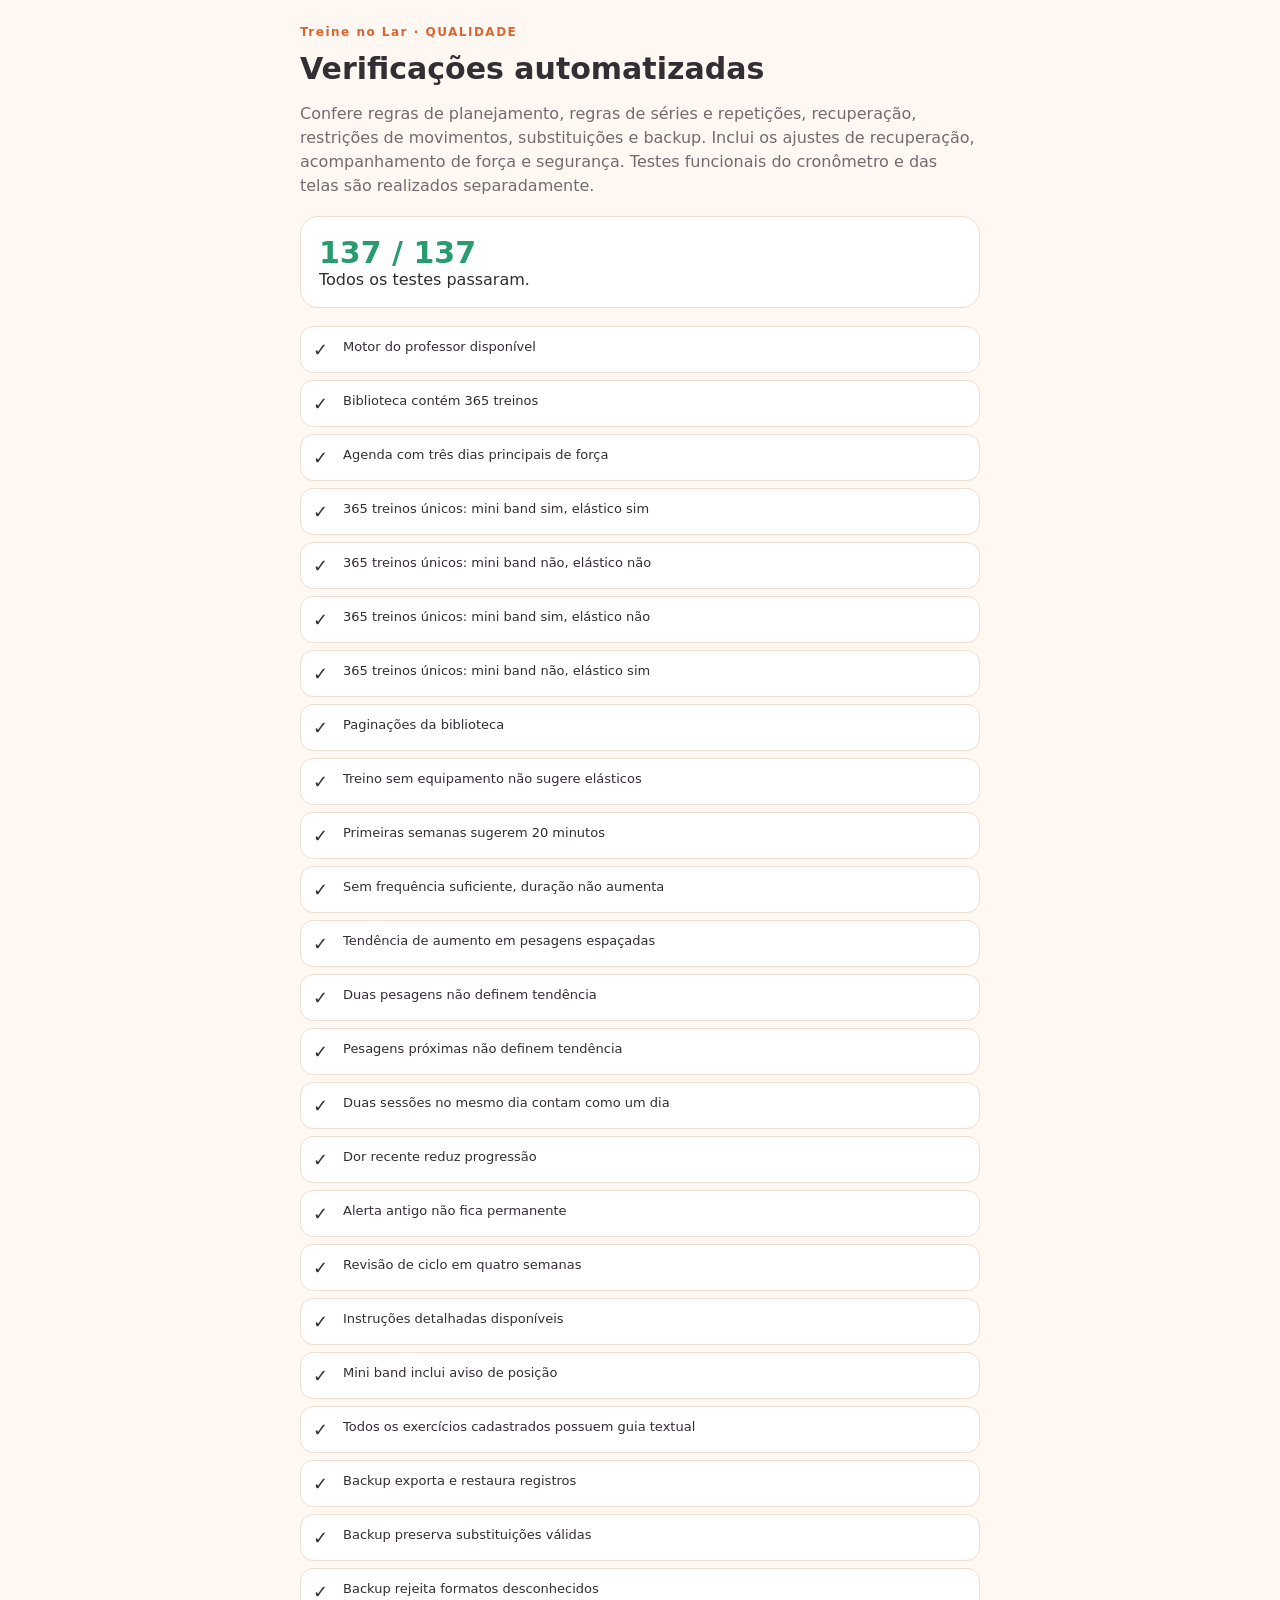
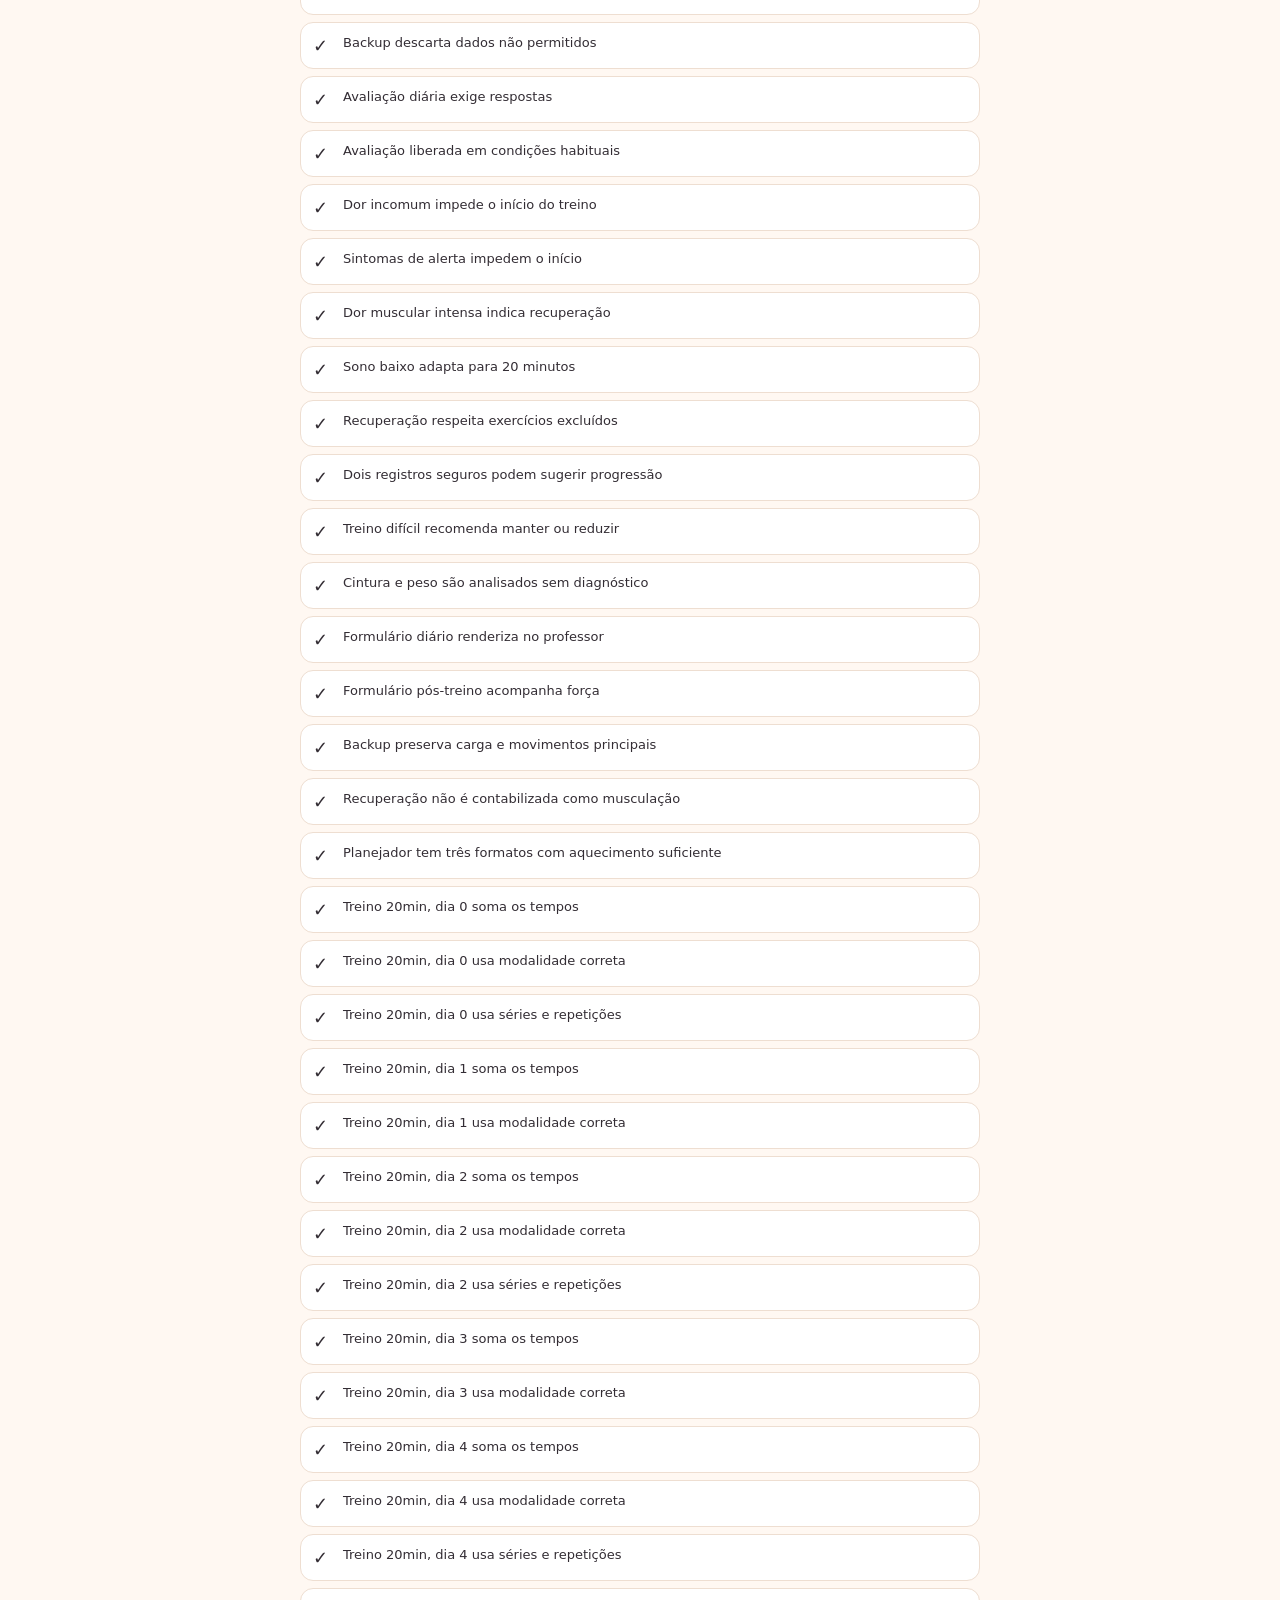
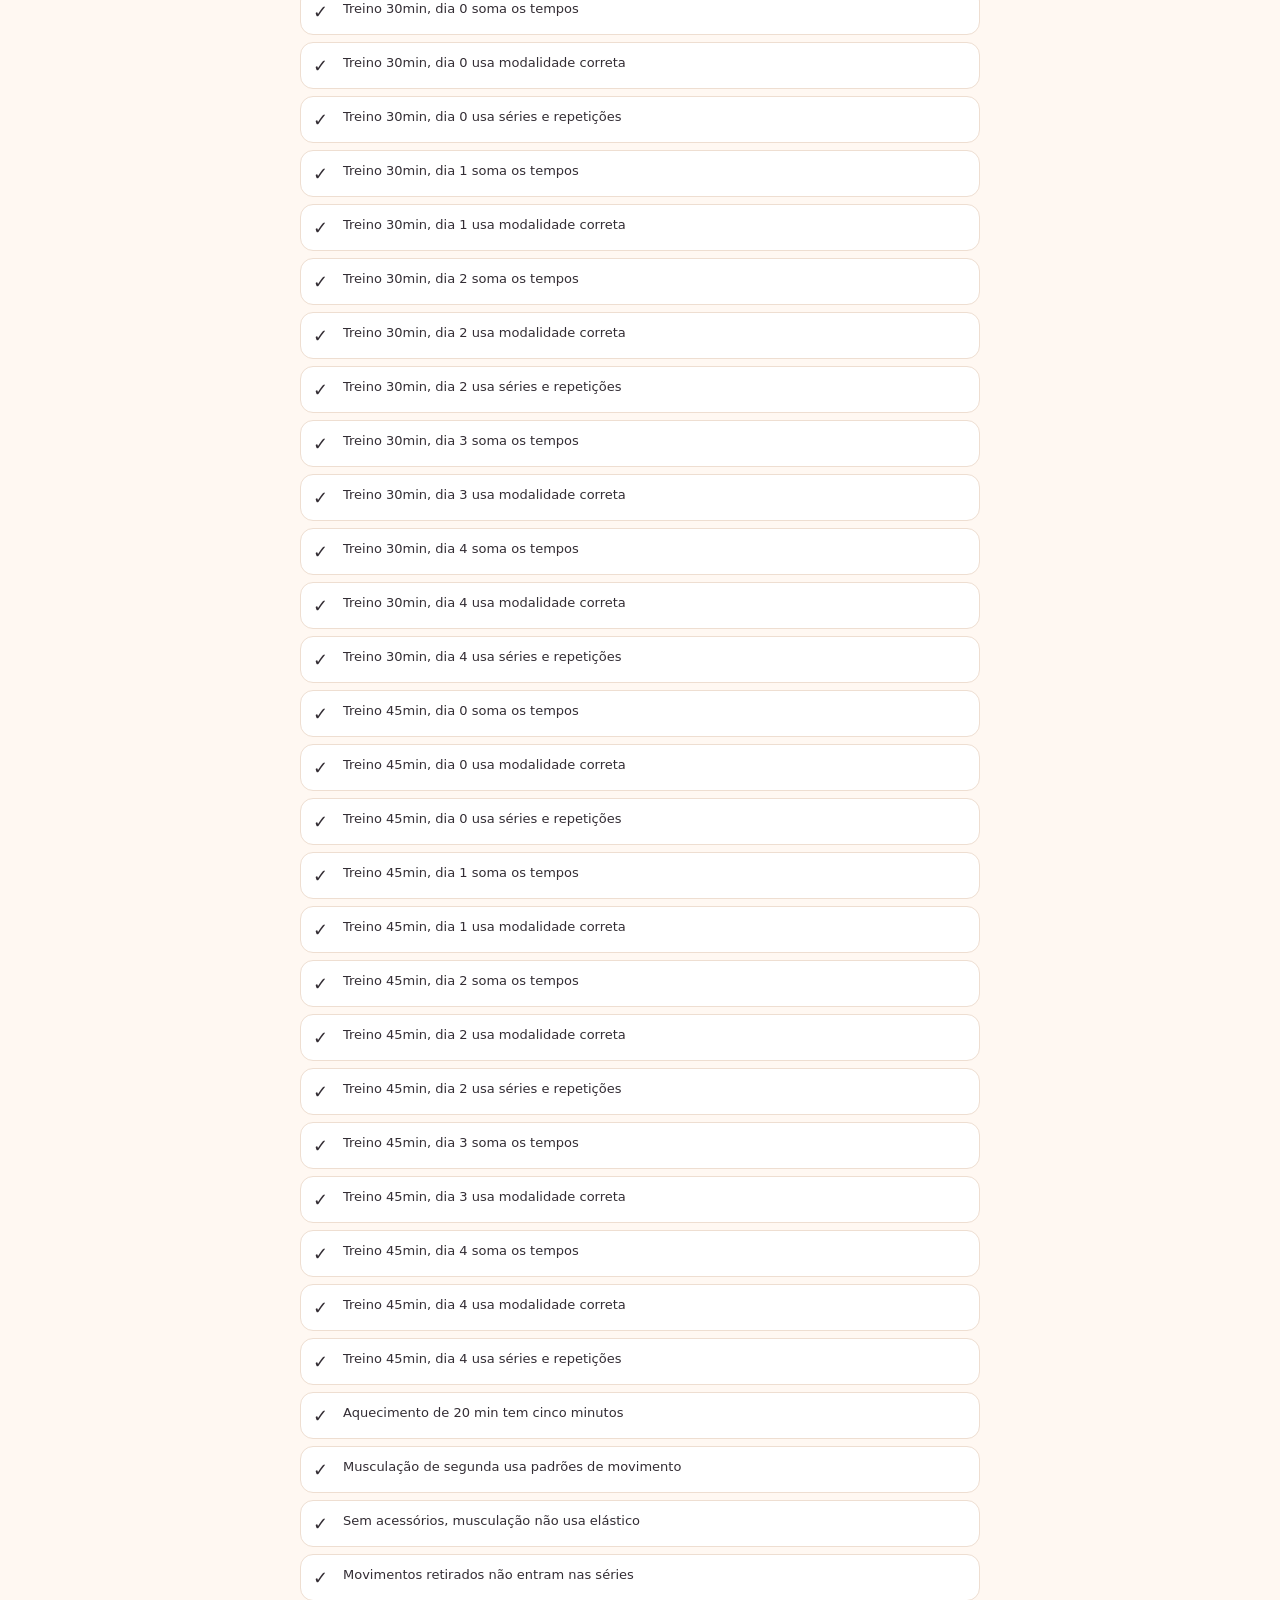
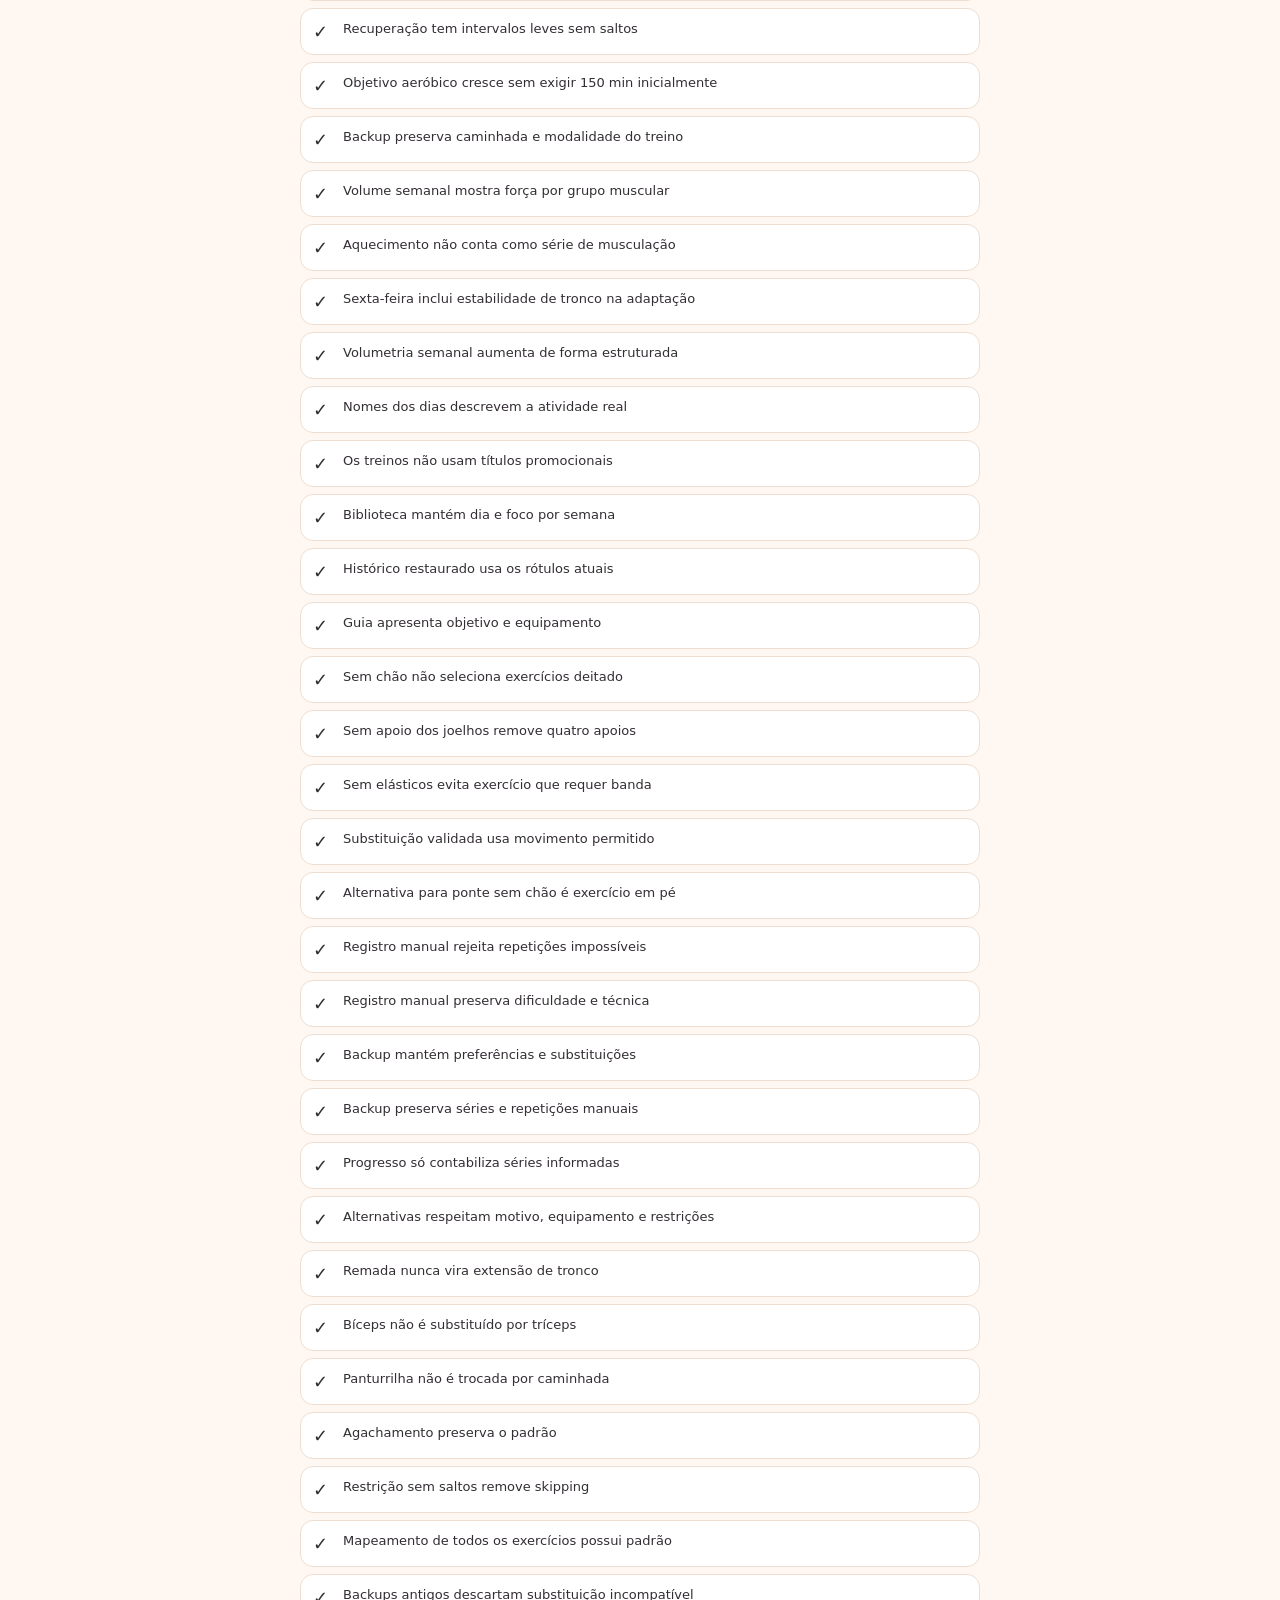
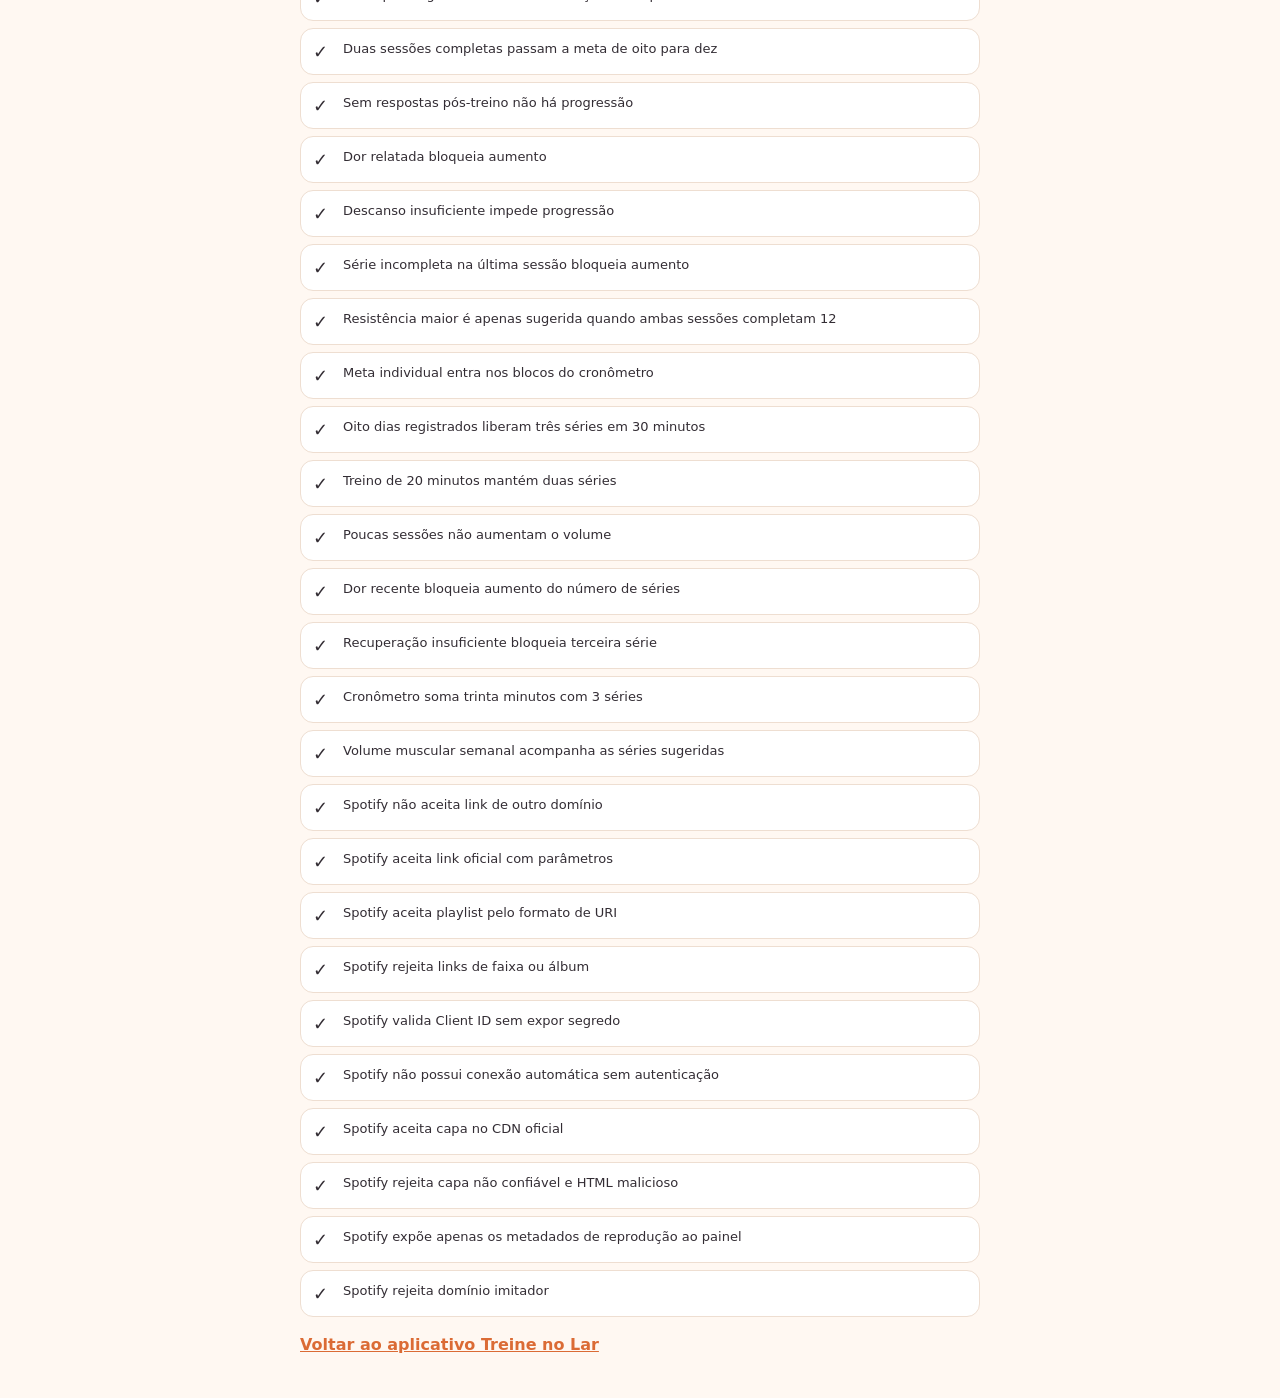
==== qa.html @ 83aa5906 "feat: publicar código-base do Treine no Lar com correções de segurança" ====
<!doctype html><html lang="pt-BR"><head><meta charset="utf-8"><meta name="viewport" content="width=device-width,initial-scale=1"><title>Treine no Lar — Qualidade</title><style>:root{font-family:system-ui,-apple-system,sans-serif;color:#332d34;background:#fff8f2}body{max-width:680px;margin:0 auto;padding:25px 18px}h1{font-size:30px;margin:12px 0}.tag{color:#d96631;font-size:12px;font-weight:800;letter-spacing:1.5px}.summary{background:white;border-radius:18px;padding:18px;margin:18px 0;border:1px solid #efdccc}.summary strong{font-size:30px;color:#289b6f}.result{background:white;border:1px solid #eeded1;border-radius:13px;padding:12px;margin:7px 0;display:flex;gap:10px;align-items:flex-start;font-size:13px}.result span:first-child{font-size:18px;min-width:20px}.result small{display:block;color:#ab4942;margin-top:4px}a{color:#db6b35;font-weight:700}p{line-height:1.5;color:#746a6f}</style></head><body><div class="tag">Treine no Lar · QUALIDADE</div><h1>Verificações automatizadas</h1><p>Confere regras de planejamento, regras de séries e repetições, recuperação, restrições de movimentos, substituições e backup. Inclui os ajustes de recuperação, acompanhamento de força e segurança. Testes funcionais do cronômetro e das telas são realizados separadamente.</p><div id="summary" class="summary">Executando testes…</div><div id="results"></div><p><a href="./">Voltar ao aplicativo Treine no Lar</a></p><script src="coach.js?v=4"></script><script src="exercises.js?v=2"></script><script src="evolution.js?v=3"></script><script src="evolution-ui.js?v=2"></script><script src="backup.js?v=4"></script><script src="guide.js?v=1"></script><script src="training.js?v=4"></script><script src="spotify.js?v=5"></script><script src="qa.js?v=5"></script><script>try{const r=VivaQA.run();document.getElementById('summary').innerHTML='<strong>'+r.passed+' / '+r.total+'</strong><div>'+ (r.ok?'Todos os testes passaram.':'Algumas verificações falharam.')+'</div>';document.getElementById('results').innerHTML=r.results.map(x=>'<div class="result"><span>'+(x.pass?'✓':'✗')+'</span><div>'+x.name+(x.error?'<small>'+x.error+'</small>':'')+'</div></div>').join('')}catch(err){document.getElementById('summary').textContent='Erro: '+err.message}</script></body></html>
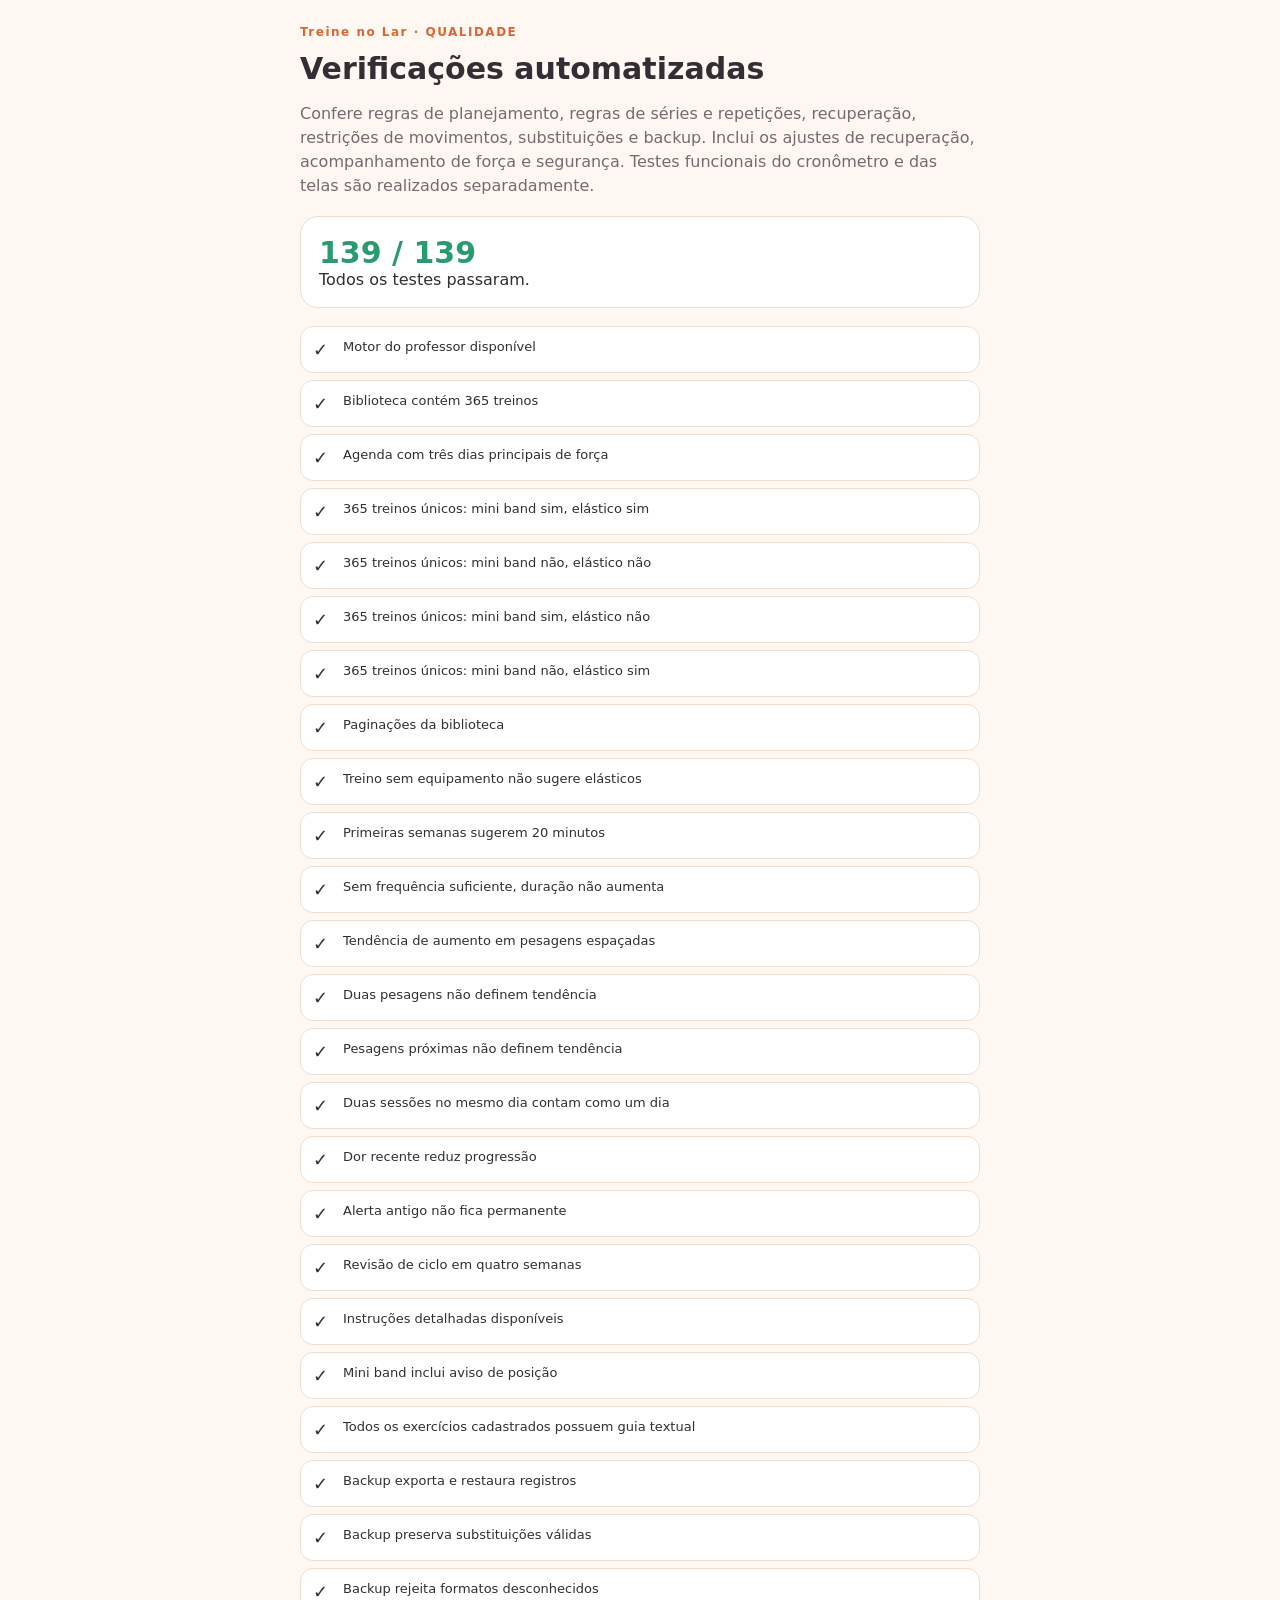
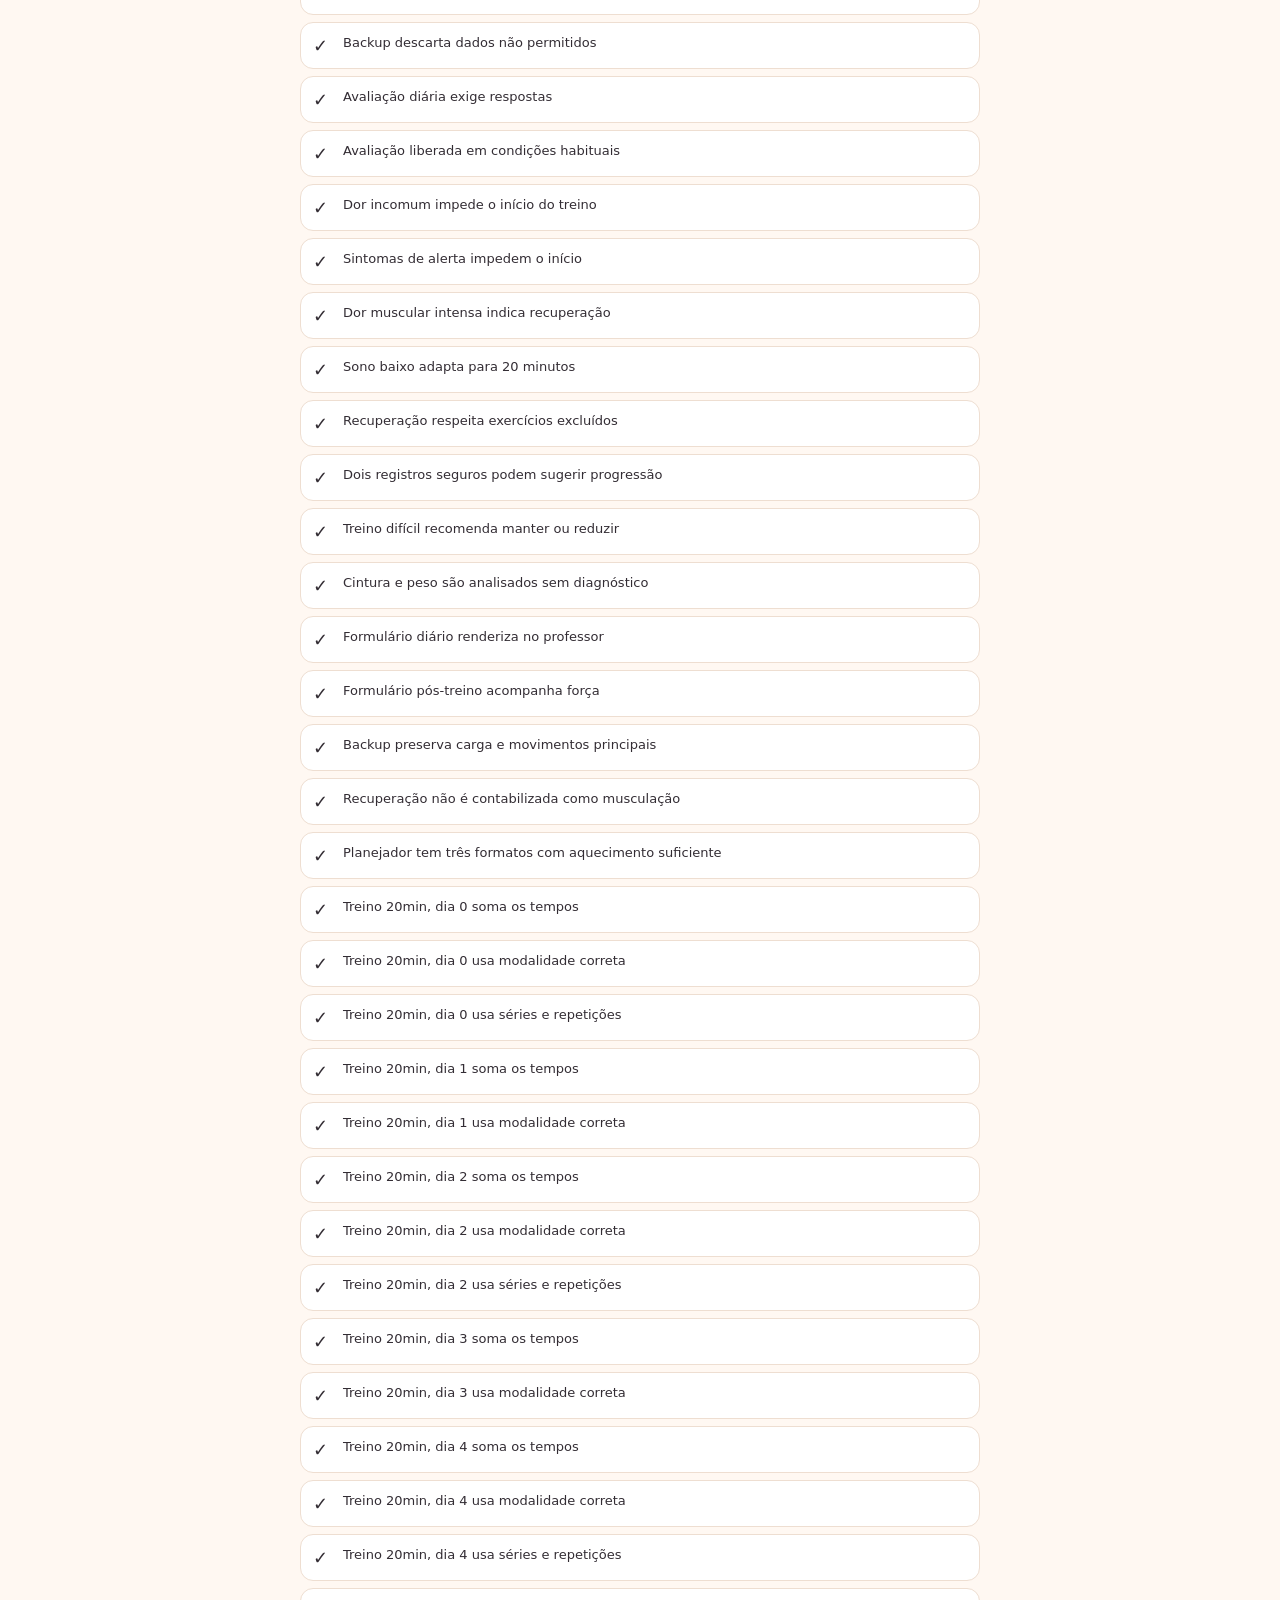
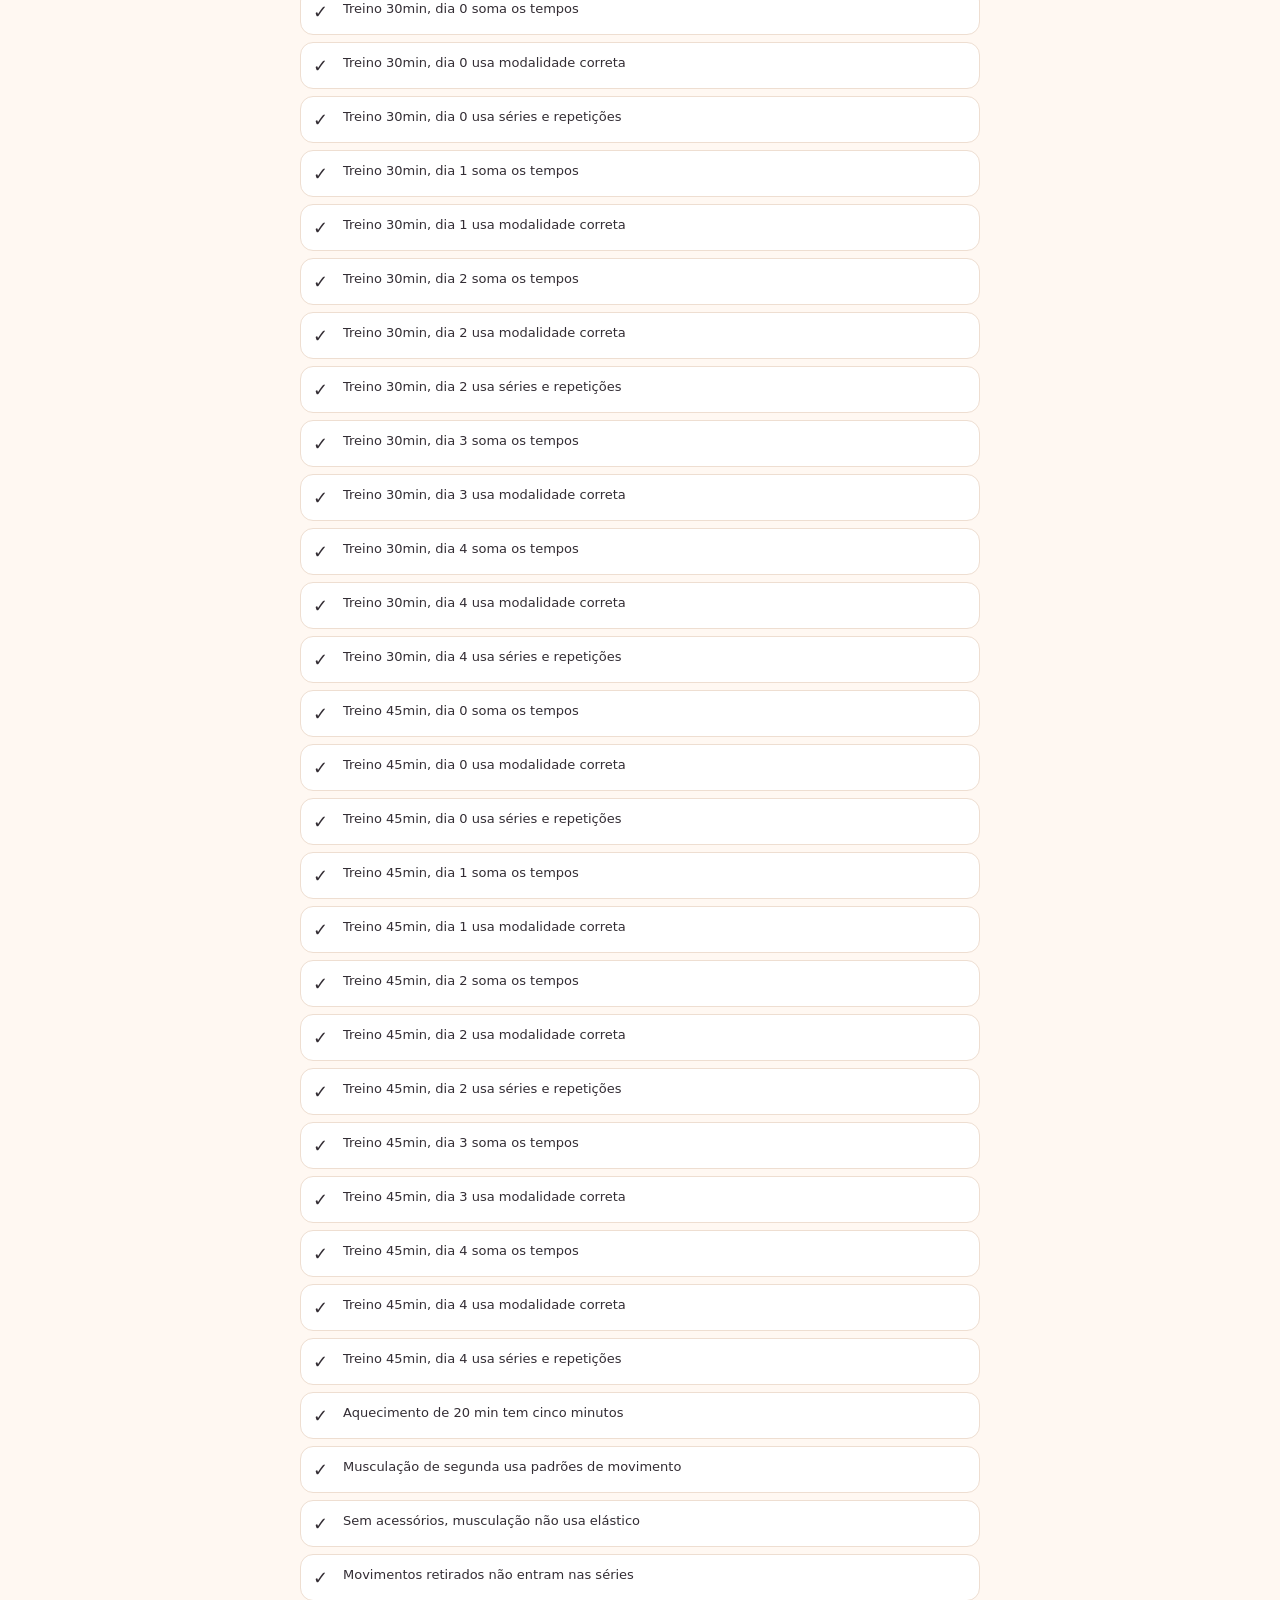
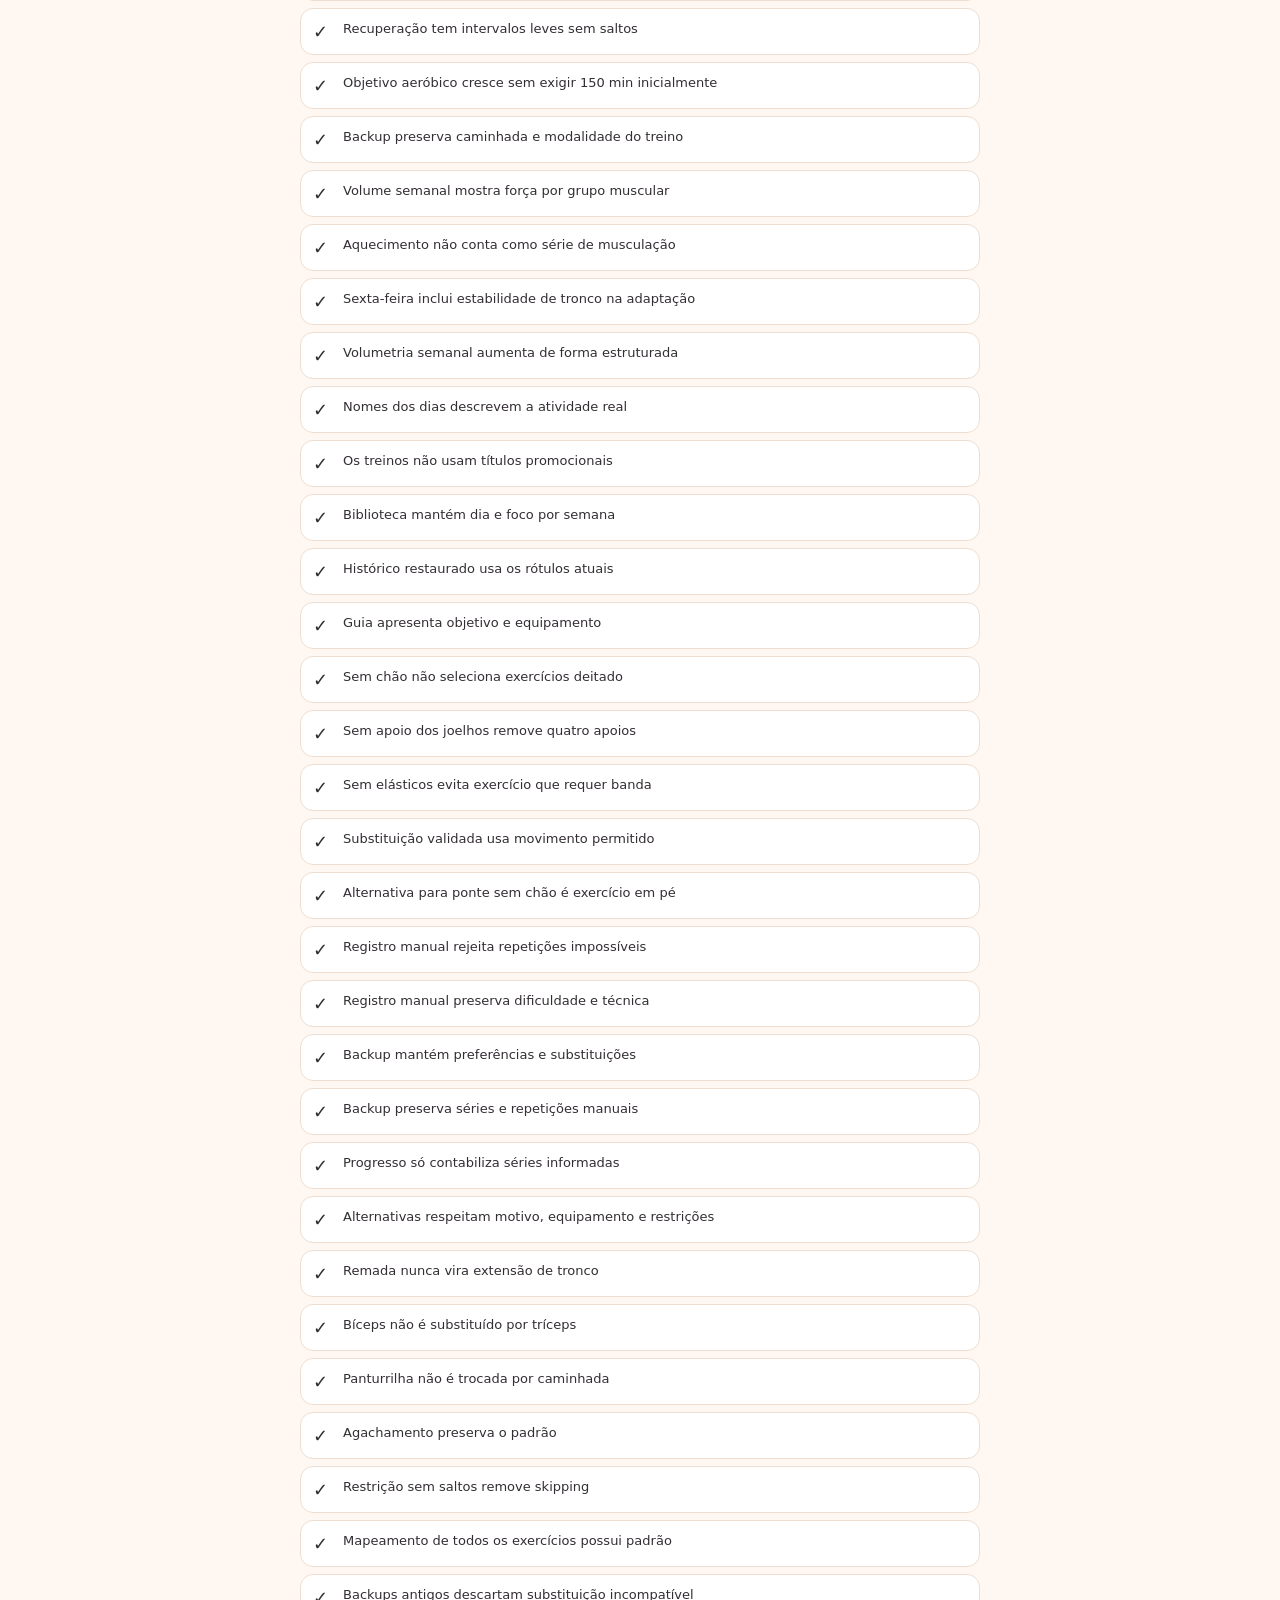
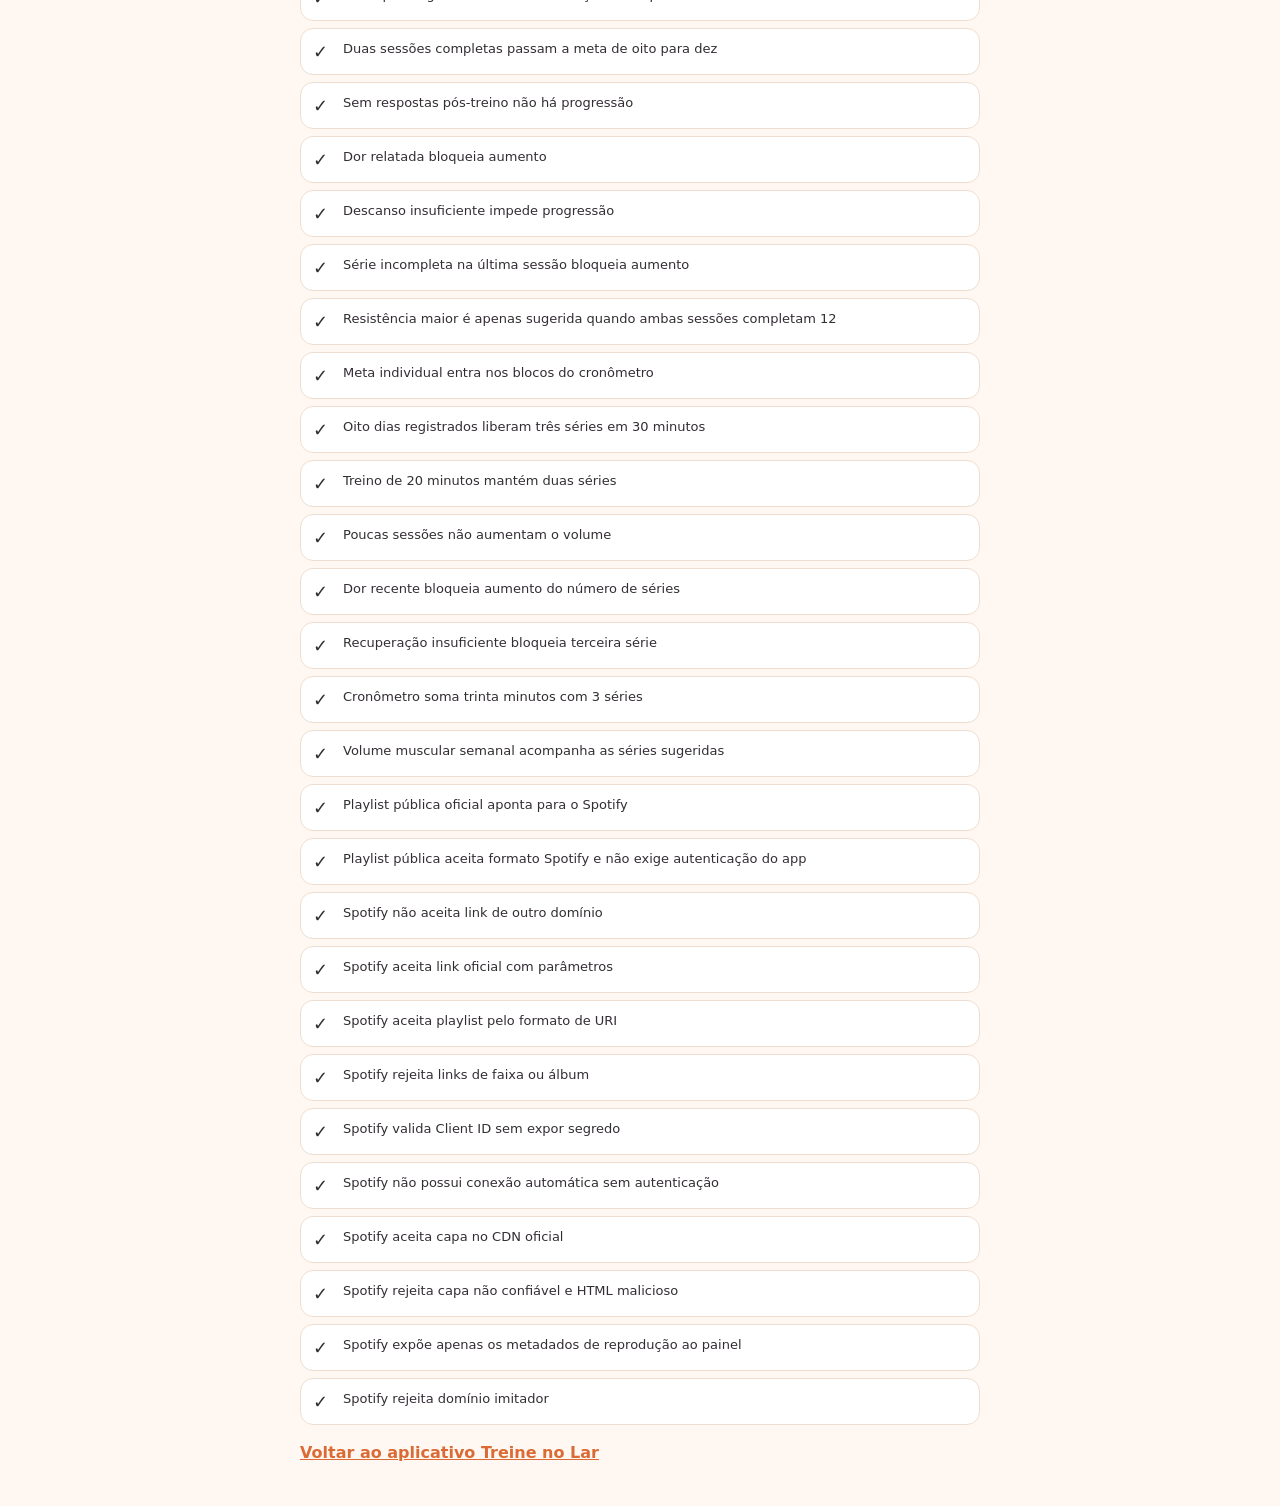
==== commit 3be5d3b2: "feat: incluir playlist pública Treine no Lar no Spotify oficial" ====
--- a/qa.html
+++ b/qa.html
@@ -1 +1 @@
-<!doctype html><html lang="pt-BR"><head><meta charset="utf-8"><meta name="viewport" content="width=device-width,initial-scale=1"><title>Treine no Lar — Qualidade</title><style>:root{font-family:system-ui,-apple-system,sans-serif;color:#332d34;background:#fff8f2}body{max-width:680px;margin:0 auto;padding:25px 18px}h1{font-size:30px;margin:12px 0}.tag{color:#d96631;font-size:12px;font-weight:800;letter-spacing:1.5px}.summary{background:white;border-radius:18px;padding:18px;margin:18px 0;border:1px solid #efdccc}.summary strong{font-size:30px;color:#289b6f}.result{background:white;border:1px solid #eeded1;border-radius:13px;padding:12px;margin:7px 0;display:flex;gap:10px;align-items:flex-start;font-size:13px}.result span:first-child{font-size:18px;min-width:20px}.result small{display:block;color:#ab4942;margin-top:4px}a{color:#db6b35;font-weight:700}p{line-height:1.5;color:#746a6f}</style></head><body><div class="tag">Treine no Lar · QUALIDADE</div><h1>Verificações automatizadas</h1><p>Confere regras de planejamento, regras de séries e repetições, recuperação, restrições de movimentos, substituições e backup. Inclui os ajustes de recuperação, acompanhamento de força e segurança. Testes funcionais do cronômetro e das telas são realizados separadamente.</p><div id="summary" class="summary">Executando testes…</div><div id="results"></div><p><a href="./">Voltar ao aplicativo Treine no Lar</a></p><script src="coach.js?v=4"></script><script src="exercises.js?v=2"></script><script src="evolution.js?v=3"></script><script src="evolution-ui.js?v=2"></script><script src="backup.js?v=4"></script><script src="guide.js?v=1"></script><script src="training.js?v=4"></script><script src="spotify.js?v=5"></script><script src="qa.js?v=5"></script><script>try{const r=VivaQA.run();document.getElementById('summary').innerHTML='<strong>'+r.passed+' / '+r.total+'</strong><div>'+ (r.ok?'Todos os testes passaram.':'Algumas verificações falharam.')+'</div>';document.getElementById('results').innerHTML=r.results.map(x=>'<div class="result"><span>'+(x.pass?'✓':'✗')+'</span><div>'+x.name+(x.error?'<small>'+x.error+'</small>':'')+'</div></div>').join('')}catch(err){document.getElementById('summary').textContent='Erro: '+err.message}</script></body></html>+<!doctype html><html lang="pt-BR"><head><meta charset="utf-8"><meta name="viewport" content="width=device-width,initial-scale=1"><title>Treine no Lar — Qualidade</title><style>:root{font-family:system-ui,-apple-system,sans-serif;color:#332d34;background:#fff8f2}body{max-width:680px;margin:0 auto;padding:25px 18px}h1{font-size:30px;margin:12px 0}.tag{color:#d96631;font-size:12px;font-weight:800;letter-spacing:1.5px}.summary{background:white;border-radius:18px;padding:18px;margin:18px 0;border:1px solid #efdccc}.summary strong{font-size:30px;color:#289b6f}.result{background:white;border:1px solid #eeded1;border-radius:13px;padding:12px;margin:7px 0;display:flex;gap:10px;align-items:flex-start;font-size:13px}.result span:first-child{font-size:18px;min-width:20px}.result small{display:block;color:#ab4942;margin-top:4px}a{color:#db6b35;font-weight:700}p{line-height:1.5;color:#746a6f}</style></head><body><div class="tag">Treine no Lar · QUALIDADE</div><h1>Verificações automatizadas</h1><p>Confere regras de planejamento, regras de séries e repetições, recuperação, restrições de movimentos, substituições e backup. Inclui os ajustes de recuperação, acompanhamento de força e segurança. Testes funcionais do cronômetro e das telas são realizados separadamente.</p><div id="summary" class="summary">Executando testes…</div><div id="results"></div><p><a href="./">Voltar ao aplicativo Treine no Lar</a></p><script src="coach.js?v=4"></script><script src="exercises.js?v=2"></script><script src="evolution.js?v=3"></script><script src="evolution-ui.js?v=2"></script><script src="backup.js?v=4"></script><script src="guide.js?v=1"></script><script src="training.js?v=4"></script><script src="spotify.js?v=6"></script><script src="qa.js?v=5"></script><script>try{const r=VivaQA.run();document.getElementById('summary').innerHTML='<strong>'+r.passed+' / '+r.total+'</strong><div>'+ (r.ok?'Todos os testes passaram.':'Algumas verificações falharam.')+'</div>';document.getElementById('results').innerHTML=r.results.map(x=>'<div class="result"><span>'+(x.pass?'✓':'✗')+'</span><div>'+x.name+(x.error?'<small>'+x.error+'</small>':'')+'</div></div>').join('')}catch(err){document.getElementById('summary').textContent='Erro: '+err.message}</script></body></html>
